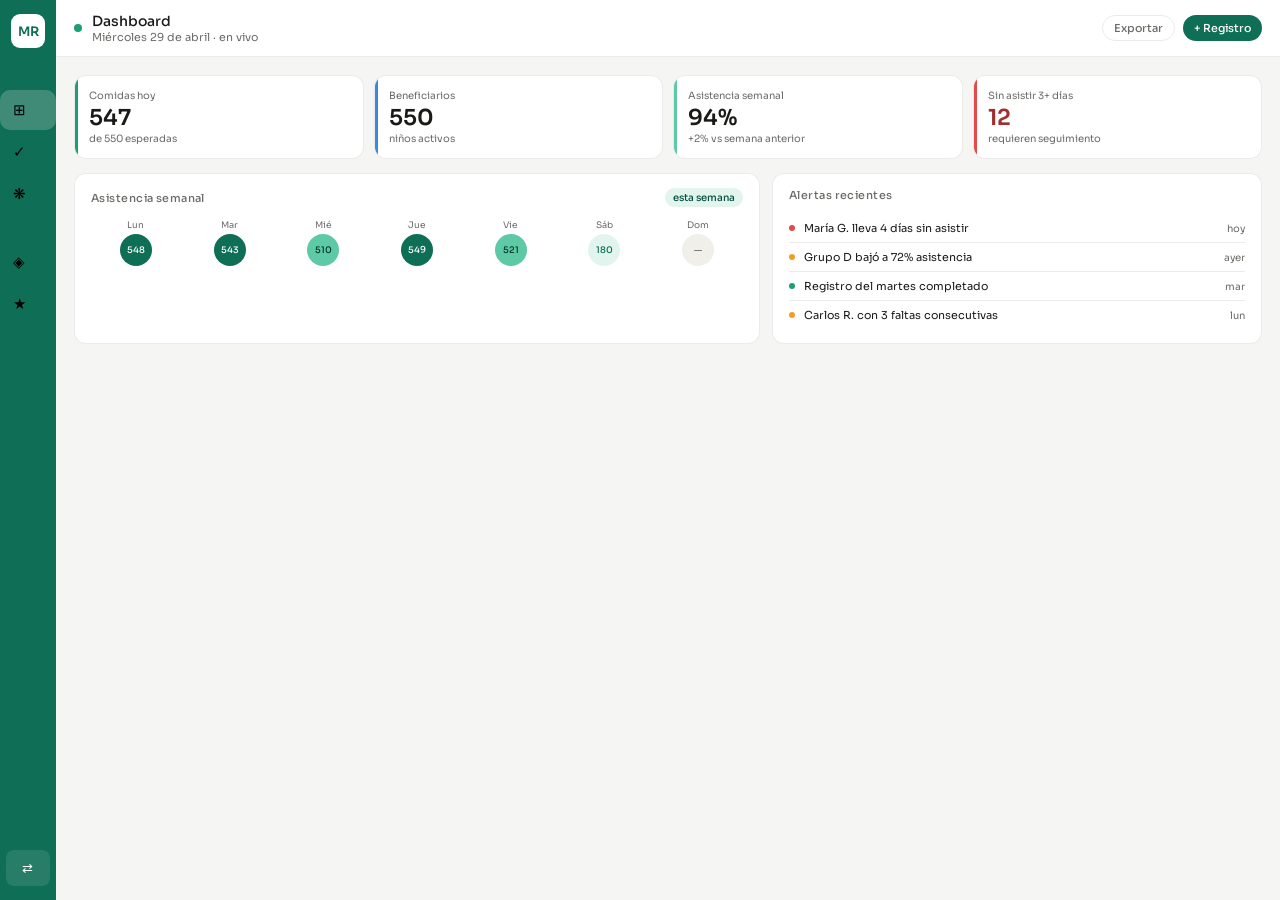
==== frontend/index.html @ eeebf235 "feat: diseño inicial del panel frontend" ====
<!DOCTYPE html>
<html lang="es">
<head>
  <meta charset="UTF-8" />
  <meta name="viewport" content="width=device-width, initial-scale=1.0" />
  <title>Fundación Sarahuara</title>
  <link rel="preconnect" href="https://fonts.googleapis.com" />
  <link href="https://fonts.googleapis.com/css2?family=Sora:wght@400;500;600&family=DM+Serif+Display&display=swap" rel="stylesheet" />
  <link rel="stylesheet" href="css/styles.css" />
</head>
<body>

  <div class="shell" id="shell">

    <!-- PERFIL POPUP -->
    <div class="profile-popup" id="profilePopup">
      <div class="pp-header">
        <div class="pp-av">MR</div>
        <div class="pp-name">Mayely Ramírez</div>
        <div class="pp-role-row">
          <span class="pp-role" id="pp-role-txt">Maestra titular</span>
        </div>
        <div class="pp-status"><div class="pp-dot"></div>Sesión activa</div>
      </div>
      <div class="pp-body">

        <div class="pp-row">
          <span class="pp-ic">✉</span>
          <span class="pp-txt">mayely@sarahuara.org</span>
        </div>

        <div class="pp-row">
          <span class="pp-ic">📅</span>
          <span class="pp-txt">Último acceso</span>
          <span class="pp-val">hoy 8:32 am</span>
        </div>

        <!-- GRUPO EDITABLE -->
        <div class="pp-row pp-row-edit" id="row-grupo" onclick="activarEdit('grupo')">
          <span class="pp-ic">🏫</span>
          <span class="pp-txt">Grupo</span>
          <div class="pp-edit-wrap">
            <span class="pp-val pp-editable" id="display-grupo">Grupo A</span>
            <input class="pp-input" id="input-grupo" type="text" value="Grupo A" onblur="guardarEdit('grupo')" onkeydown="enterEdit(event,'grupo')" />
            <span class="edit-ic">✏️</span>
          </div>
        </div>

        <!-- NIÑOS EDITABLE -->
        <div class="pp-row pp-row-edit" id="row-ninos" onclick="activarEdit('ninos')">
          <span class="pp-ic">👧</span>
          <span class="pp-txt">Niños a cargo</span>
          <div class="pp-edit-wrap">
            <span class="pp-val pp-editable" id="display-ninos">28</span>
            <input class="pp-input" id="input-ninos" type="number" value="28" min="1" onblur="guardarEdit('ninos')" onkeydown="enterEdit(event,'ninos')" />
            <span class="edit-ic">✏️</span>
          </div>
        </div>

        <div class="pp-row">
          <span class="pp-ic">✓</span>
          <span class="pp-txt">Registros este mes</span>
          <span class="pp-val">22 días</span>
        </div>

      </div>
      <div class="pp-footer">
        <button class="pp-logout">Cerrar sesión</button>
      </div>
    </div>

    <!-- SIDEBAR -->
    <div class="side" id="side">
      <div class="side-logo" id="logoBtn" onclick="toggleProfile()">MR</div>
      <span class="nav-sep">principal</span>
      <button class="side-btn active" id="btn-dashboard" onclick="nav('dashboard', this)">
        <span class="side-ic">⊞</span><span class="side-lbl">Dashboard</span>
      </button>
      <button class="side-btn" id="btn-asistencia" onclick="nav('asistencia', this)">
        <span class="side-ic">✓</span><span class="side-lbl">Asistencia</span>
      </button>
      <button class="side-btn" id="btn-ninos" onclick="nav('ninos', this)">
        <span class="side-ic">❋</span><span class="side-lbl">Niños</span>
      </button>
      <span class="nav-sep">análisis</span>
      <button class="side-btn" id="btn-metricas" onclick="nav('metricas', this)">
        <span class="side-ic">◈</span><span class="side-lbl">Métricas</span>
      </button>
      <button class="side-btn" id="btn-impacto" onclick="nav('impacto', this)">
        <span class="side-ic">★</span><span class="side-lbl">Impacto</span>
      </button>
      <button class="toggle-side" onclick="toggleSide()" id="togBtn">⇄</button>
    </div>

    <!-- MAIN -->
    <div class="body">

      <div id="tb-dashboard" class="topbar">
        <div class="tb-left">
          <div class="tb-dot"></div>
          <div><div class="tb-title">Dashboard</div><div class="tb-sub">Miércoles 29 de abril · en vivo</div></div>
        </div>
        <div class="tb-right">
          <button class="pill p-out">Exportar</button>
          <button class="pill p-green">+ Registro</button>
        </div>
      </div>
      <div id="tb-asistencia" class="topbar hidden">
        <div class="tb-left">
          <div class="tb-dot"></div>
          <div><div class="tb-title">Asistencia</div><div class="tb-sub">Registro del día de hoy</div></div>
        </div>
        <div class="tb-right"><button class="pill p-green">Guardar</button></div>
      </div>
      <div id="tb-ninos" class="topbar hidden">
        <div class="tb-left">
          <div class="tb-dot"></div>
          <div><div class="tb-title">Niños</div><div class="tb-sub">550 beneficiarios activos</div></div>
        </div>
        <div class="tb-right"><button class="pill p-green">+ Agregar</button></div>
      </div>
      <div id="tb-metricas" class="topbar hidden">
        <div class="tb-left">
          <div class="tb-dot"></div>
          <div><div class="tb-title">Métricas</div><div class="tb-sub">Datos operativos del programa</div></div>
        </div>
        <div class="tb-right"><button class="pill p-out">Descargar</button></div>
      </div>
      <div id="tb-impacto" class="topbar hidden">
        <div class="tb-left">
          <div class="tb-dot"></div>
          <div><div class="tb-title">Impacto</div><div class="tb-sub">Reportes para donantes</div></div>
        </div>
        <div class="tb-right"><button class="pill p-green">Generar reporte</button></div>
      </div>

      <main class="scroll">

        <!-- DASHBOARD -->
        <section id="s-dashboard" class="section active">
          <div class="kpis">
            <div class="kpi"><div class="kpi-bar" style="background:#1D9E75"></div><div class="kpi-lbl">Comidas hoy</div><div class="kpi-num">547</div><div class="kpi-sub">de 550 esperadas</div></div>
            <div class="kpi"><div class="kpi-bar" style="background:#378ADD"></div><div class="kpi-lbl">Beneficiarios</div><div class="kpi-num">550</div><div class="kpi-sub">niños activos</div></div>
            <div class="kpi"><div class="kpi-bar" style="background:#5DCAA5"></div><div class="kpi-lbl">Asistencia semanal</div><div class="kpi-num">94%</div><div class="kpi-sub">+2% vs semana anterior</div></div>
            <div class="kpi"><div class="kpi-bar" style="background:#E24B4A"></div><div class="kpi-lbl">Sin asistir 3+ días</div><div class="kpi-num red">12</div><div class="kpi-sub">requieren seguimiento</div></div>
          </div>
          <div class="row2">
            <div class="card">
              <div class="c-head"><span class="c-title">Asistencia semanal</span><span class="bx bx-ok">esta semana</span></div>
              <div class="cal">
                <div class="cal-day"><div class="cal-dn">Lun</div><div class="cal-c cf">548</div></div>
                <div class="cal-day"><div class="cal-dn">Mar</div><div class="cal-c cf">543</div></div>
                <div class="cal-day"><div class="cal-dn">Mié</div><div class="cal-c cm">510</div></div>
                <div class="cal-day"><div class="cal-dn">Jue</div><div class="cal-c cf">549</div></div>
                <div class="cal-day"><div class="cal-dn">Vie</div><div class="cal-c cm">521</div></div>
                <div class="cal-day"><div class="cal-dn">Sáb</div><div class="cal-c cl">180</div></div>
                <div class="cal-day"><div class="cal-dn">Dom</div><div class="cal-c co">—</div></div>
              </div>
            </div>
            <div class="card">
              <div class="c-head"><span class="c-title">Alertas recientes</span></div>
              <div class="al-row"><div class="al-dot" style="background:#E24B4A"></div><div class="al-txt">María G. lleva 4 días sin asistir</div><div class="al-time">hoy</div></div>
              <div class="al-row"><div class="al-dot" style="background:#EF9F27"></div><div class="al-txt">Grupo D bajó a 72% asistencia</div><div class="al-time">ayer</div></div>
              <div class="al-row"><div class="al-dot" style="background:#1D9E75"></div><div class="al-txt">Registro del martes completado</div><div class="al-time">mar</div></div>
              <div class="al-row"><div class="al-dot" style="background:#EF9F27"></div><div class="al-txt">Carlos R. con 3 faltas consecutivas</div><div class="al-time">lun</div></div>
            </div>
          </div>
        </section>

        <!-- ASISTENCIA -->
        <section id="s-asistencia" class="section hidden">
          <div class="two-col">
            <div class="card">
              <div class="c-head"><span class="c-title">Grupo A — primaria</span></div>
              <div class="tog-row"><div class="av avt">LP</div><span class="tname">Luisa Pérez</span><button class="tog on" onclick="toggleBtn(this)"></button></div>
              <div class="tog-row"><div class="av avb">CR</div><span class="tname">Carlos Ríos</span><button class="tog off" onclick="toggleBtn(this)"></button></div>
              <div class="tog-row"><div class="av ava">AM</div><span class="tname">Ana Morales</span><button class="tog on" onclick="toggleBtn(this)"></button></div>
              <div class="tog-row"><div class="av avt">JT</div><span class="tname">José Torres</span><button class="tog on" onclick="toggleBtn(this)"></button></div>
            </div>
            <div class="card">
              <div class="c-head"><span class="c-title">Grupo B — preescolar</span></div>
              <div class="tog-row"><div class="av avr">MG</div><span class="tname">María García</span><button class="tog off" onclick="toggleBtn(this)"></button></div>
              <div class="tog-row"><div class="av avb">RL</div><span class="tname">Rodrigo López</span><button class="tog on" onclick="toggleBtn(this)"></button></div>
              <div class="tog-row"><div class="av ava">SF</div><span class="tname">Sofía Flores</span><button class="tog on" onclick="toggleBtn(this)"></button></div>
              <div class="tog-row"><div class="av avt">DH</div><span class="tname">Diego Herrera</span><button class="tog on" onclick="toggleBtn(this)"></button></div>
            </div>
          </div>
          <div class="save-bar">
            <span class="save-txt">3 de 4 marcados en Grupo A</span>
            <button class="save-btn">Guardar registro</button>
          </div>
        </section>

        <!-- NIÑOS -->
        <section id="s-ninos" class="section hidden">
          <input class="search-bar" placeholder="Buscar por nombre..." />
          <div class="nino-list">
            <div class="nino"><div class="av avt">LP</div><div class="ni"><div class="ni-name">Luisa Pérez</div><div class="ni-meta">8 años · Grupo A · 22 días asistidos</div><div class="pbar"><div class="pfill" style="width:92%;background:#1D9E75"></div></div></div><span class="bx bx-ok">Regular</span></div>
            <div class="nino"><div class="av avb">CR</div><div class="ni"><div class="ni-name">Carlos Ríos</div><div class="ni-meta">7 años · Grupo A · 18 días asistidos</div><div class="pbar"><div class="pfill" style="width:72%;background:#EF9F27"></div></div></div><span class="bx bx-w">3 faltas</span></div>
            <div class="nino"><div class="av ava">AM</div><div class="ni"><div class="ni-name">Ana Morales</div><div class="ni-meta">6 años · Grupo B · 20 días asistidos</div><div class="pbar"><div class="pfill" style="width:83%;background:#1D9E75"></div></div></div><span class="bx bx-ok">Regular</span></div>
            <div class="nino"><div class="av avr">MG</div><div class="ni"><div class="ni-name">María García</div><div class="ni-meta">5 años · Grupo B · 8 días asistidos</div><div class="pbar"><div class="pfill" style="width:32%;background:#E24B4A"></div></div></div><span class="bx bx-w">Riesgo</span></div>
            <div class="nino"><div class="av avb">JT</div><div class="ni"><div class="ni-name">José Torres</div><div class="ni-meta">9 años · Grupo A · 3 días asistidos</div><div class="pbar"><div class="pfill" style="width:12%;background:#B4B2A9"></div></div></div><span class="bx bx-n">Nuevo</span></div>
          </div>
        </section>

        <!-- MÉTRICAS -->
        <section id="s-metricas" class="section hidden">
          <div class="two-col">
            <div class="card">
              <div class="c-head"><span class="c-title">Datos clave del mes</span></div>
              <div class="mrow"><span class="ml">Costo por niño / mes</span><span class="mv">$320 MXN</span></div>
              <div class="mrow"><span class="ml">Comidas entregadas</span><span class="mv">10,840</span></div>
              <div class="mrow"><span class="ml">Días operados (año)</span><span class="mv">87 días</span></div>
              <div class="mrow"><span class="ml">Voluntarios activos</span><span class="mv">12</span></div>
              <div class="mrow last"><span class="ml">Sin asistir esta semana</span><span class="mv mv-w">12 niños</span></div>
            </div>
            <div class="card">
              <div class="c-head"><span class="c-title">Asistencia por grupo</span></div>
              <div class="brow"><span class="blbl">Grupo A</span><div class="btrack"><div class="bfill" style="width:94%"></div></div><span class="bv">94%</span></div>
              <div class="brow"><span class="blbl">Grupo B</span><div class="btrack"><div class="bfill" style="width:88%"></div></div><span class="bv">88%</span></div>
              <div class="brow"><span class="blbl">Grupo C</span><div class="btrack"><div class="bfill" style="width:97%"></div></div><span class="bv">97%</span></div>
              <div class="brow"><span class="blbl">Grupo D</span><div class="btrack"><div class="bfill bfill-w" style="width:72%"></div></div><span class="bv">72%</span></div>
              <div class="brow"><span class="blbl">Grupo E</span><div class="btrack"><div class="bfill" style="width:91%"></div></div><span class="bv">91%</span></div>
            </div>
          </div>
        </section>

        <!-- IMPACTO -->
        <section id="s-impacto" class="section hidden">
          <div class="impact-nums">
            <div class="icard"><div class="inum">87K</div><div class="ilbl">Comidas entregadas este año</div></div>
            <div class="icard"><div class="inum">550</div><div class="ilbl">Niños activos en el programa</div></div>
            <div class="icard"><div class="inum">94%</div><div class="ilbl">Asistencia promedio mensual</div></div>
          </div>
          <div class="card">
            <div class="c-head"><span class="c-title">Reportes listos</span></div>
            <div class="rep">Reporte mensual — abril 2026 <span>→</span></div>
            <div class="rep">Reporte anual para donantes <span>→</span></div>
            <div class="rep">Niños con ausentismo esta semana <span>→</span></div>
            <div class="rep">Costo total del programa este mes <span>→</span></div>
          </div>
        </section>

      </main>
    </div>
  </div>

  <div class="tooltip" id="tip"></div>
  <script src="js/app.js"></script>
</body>
</html>
---- frontend/css/styles.css ----
*, *::before, *::after { box-sizing: border-box; margin: 0; padding: 0; }

:root {
  --green: #1D9E75;
  --green-dark: #0F6E56;
  --green-light: #E1F5EE;
  --amber: #EF9F27;
  --red: #E24B4A;
  --gray-bg: #f5f5f3;
  --gray-border: rgba(0,0,0,0.08);
  --text: #1a1a18;
  --text-muted: #6b6b68;
}

body {
  font-family: 'Sora', sans-serif;
  background: var(--gray-bg);
  color: var(--text);
  height: 100vh;
  overflow: hidden;
}

.shell { display: flex; height: 100vh; position: relative; }
.hidden { display: none !important; }

/* PERFIL POPUP */
.profile-popup {
  position: fixed;
  top: 8px;
  left: 64px;
  width: 240px;
  background: white;
  border: 0.5px solid rgba(0,0,0,0.12);
  border-radius: 14px;
  z-index: 1000;
  opacity: 0;
  transform: translateX(-8px) scale(0.97);
  transition: opacity 0.2s, transform 0.2s;
  pointer-events: none;
  overflow: hidden;
  box-shadow: 0 8px 24px rgba(0,0,0,0.1);
}
.profile-popup.show { opacity: 1; transform: translateX(0) scale(1); pointer-events: all; }

.pp-header { background: var(--green-dark); padding: 16px; }
.pp-av { width: 44px; height: 44px; border-radius: 50%; background: white; display: flex; align-items: center; justify-content: center; font-size: 15px; font-weight: 600; color: var(--green-dark); margin-bottom: 10px; }
.pp-name { font-size: 14px; font-weight: 600; color: white; }
.pp-role-row { margin-top: 2px; }
.pp-role { font-size: 11px; color: rgba(255,255,255,0.7); }
.pp-status { display: inline-flex; align-items: center; gap: 5px; font-size: 10px; padding: 3px 8px; border-radius: 20px; background: rgba(255,255,255,0.15); color: white; font-weight: 500; margin-top: 8px; }
.pp-dot { width: 5px; height: 5px; border-radius: 50%; background: #5DCAA5; }

.pp-body { padding: 10px 14px; }
.pp-row { display: flex; align-items: center; gap: 8px; padding: 7px 0; border-bottom: 0.5px solid var(--gray-border); }
.pp-row:last-child { border-bottom: none; }
.pp-ic { font-size: 12px; width: 16px; text-align: center; flex-shrink: 0; }
.pp-txt { font-size: 12px; color: var(--text-muted); flex: 1; }
.pp-val { font-size: 12px; color: var(--text); font-weight: 500; }

/* EDITABLE ROWS */
.pp-row-edit { cursor: pointer; border-radius: 6px; padding-left: 4px; margin-left: -4px; transition: background 0.15s; }
.pp-row-edit:hover { background: var(--gray-bg); }
.pp-row-edit:hover .edit-ic { opacity: 1; }

.pp-edit-wrap { display: flex; align-items: center; gap: 4px; position: relative; }
.pp-editable { font-size: 12px; color: var(--text); font-weight: 500; }
.edit-ic { font-size: 10px; opacity: 0; transition: opacity 0.15s; }

.pp-input {
  display: none;
  font-size: 12px;
  font-weight: 500;
  font-family: inherit;
  color: var(--text);
  border: none;
  border-bottom: 1.5px solid var(--green);
  outline: none;
  background: transparent;
  width: 80px;
  padding: 1px 2px;
}
.pp-input.active { display: block; }
.pp-editable.hidden-val { display: none; }

.pp-footer { padding: 10px 14px; border-top: 0.5px solid var(--gray-border); }
.pp-logout { width: 100%; background: transparent; border: 0.5px solid var(--gray-border); border-radius: 6px; padding: 7px; font-size: 11px; font-family: inherit; color: var(--text-muted); cursor: pointer; transition: background 0.15s; }
.pp-logout:hover { background: var(--gray-bg); }

/* SIDEBAR */
.side {
  width: 56px;
  background: var(--green-dark);
  display: flex;
  flex-direction: column;
  align-items: center;
  padding: 14px 0;
  gap: 2px;
  transition: width 0.28s cubic-bezier(.4,0,.2,1);
  overflow: hidden;
  position: relative;
  z-index: 10;
  flex-shrink: 0;
}
.side.expanded { width: 190px; }

.side-logo {
  width: 34px; height: 34px; border-radius: 9px;
  background: white; display: flex; align-items: center;
  justify-content: center; font-size: 13px; font-weight: 600;
  color: var(--green-dark); margin-bottom: 14px; flex-shrink: 0;
  cursor: pointer; transition: transform 0.15s;
}
.side-logo:hover { transform: scale(1.07); }

.nav-sep {
  font-size: 9px; color: rgba(255,255,255,0.35);
  letter-spacing: 0.08em; padding: 8px 0 4px 11px;
  width: 100%; white-space: nowrap; opacity: 0;
  transition: opacity 0.2s; display: block;
}
.side.expanded .nav-sep { opacity: 1; }

.side-btn {
  width: 100%; height: 40px; border-radius: 10px;
  display: flex; align-items: center; gap: 10px;
  cursor: pointer; border: none; background: transparent;
  padding: 0 9px; transition: background 0.15s;
  white-space: nowrap; overflow: hidden;
}
.side-btn:hover { background: rgba(255,255,255,0.13); }
.side-btn.active { background: rgba(255,255,255,0.2); }

.side-ic { font-size: 15px; flex-shrink: 0; width: 20px; text-align: center; }
.side-lbl {
  font-size: 12px; font-weight: 500; color: white;
  opacity: 0; transform: translateX(-6px);
  transition: opacity 0.22s 0.06s, transform 0.22s 0.06s;
  pointer-events: none;
}
.side.expanded .side-lbl { opacity: 1; transform: translateX(0); }

.toggle-side {
  margin-top: auto; width: 80%; height: 36px;
  border-radius: 8px; display: flex; align-items: center;
  justify-content: center; cursor: pointer; border: none;
  background: rgba(255,255,255,0.1); color: white;
  font-size: 13px; transition: background 0.15s;
}
.toggle-side:hover { background: rgba(255,255,255,0.18); }

/* TOOLTIP */
.tooltip {
  position: fixed; background: #0F2E26; color: white;
  font-size: 11px; font-weight: 500; padding: 5px 10px;
  border-radius: 6px; pointer-events: none; white-space: nowrap;
  opacity: 0; transform: translateX(-4px);
  transition: opacity 0.15s, transform 0.15s; z-index: 999;
}
.tooltip.show { opacity: 1; transform: translateX(0); }

/* BODY */
.body { flex: 1; display: flex; flex-direction: column; background: var(--gray-bg); min-width: 0; }

.topbar {
  background: white; border-bottom: 0.5px solid var(--gray-border);
  padding: 12px 18px; display: flex; align-items: center;
  justify-content: space-between; flex-shrink: 0;
}
.tb-left { display: flex; align-items: center; gap: 10px; }
.tb-dot { width: 8px; height: 8px; border-radius: 50%; background: var(--green); flex-shrink: 0; }
.tb-title { font-size: 14px; font-weight: 500; }
.tb-sub { font-size: 11px; color: var(--text-muted); }
.tb-right { display: flex; gap: 8px; }

.pill { font-size: 11px; padding: 5px 11px; border-radius: 20px; font-weight: 500; border: none; cursor: pointer; font-family: inherit; transition: opacity 0.15s; }
.pill:hover { opacity: 0.8; }
.p-green { background: var(--green-dark); color: white; }
.p-out { background: transparent; border: 0.5px solid var(--gray-border); color: var(--text-muted); }

.scroll { padding: 18px; overflow-y: auto; flex: 1; display: flex; flex-direction: column; gap: 14px; }
.section { display: none; flex-direction: column; gap: 14px; }
.section.active { display: flex; animation: fadeUp 0.22s ease both; }
@keyframes fadeUp { from { opacity: 0; transform: translateY(8px); } to { opacity: 1; transform: translateY(0); } }

/* KPIS */
.kpis { display: grid; grid-template-columns: repeat(4, 1fr); gap: 10px; }
.kpi { background: white; border: 0.5px solid var(--gray-border); border-radius: 12px; padding: 13px 14px; position: relative; overflow: hidden; }
.kpi-bar { position: absolute; left: 0; top: 0; bottom: 0; width: 3px; }
.kpi-lbl { font-size: 10px; color: var(--text-muted); margin-bottom: 5px; }
.kpi-num { font-size: 22px; font-weight: 600; line-height: 1; }
.kpi-num.red { color: #A32D2D; }
.kpi-sub { font-size: 10px; color: var(--text-muted); margin-top: 3px; }

.row2 { display: grid; grid-template-columns: 1.4fr 1fr; gap: 12px; }
.card { background: white; border: 0.5px solid var(--gray-border); border-radius: 12px; padding: 14px 16px; }
.c-head { display: flex; align-items: center; justify-content: space-between; margin-bottom: 12px; }
.c-title { font-size: 11px; font-weight: 500; color: var(--text-muted); letter-spacing: 0.04em; }

.cal { display: grid; grid-template-columns: repeat(7, 1fr); gap: 4px; }
.cal-day { text-align: center; }
.cal-dn { font-size: 9px; color: var(--text-muted); margin-bottom: 3px; }
.cal-c { width: 32px; height: 32px; border-radius: 50%; margin: 0 auto; display: flex; align-items: center; justify-content: center; font-size: 9px; font-weight: 500; }
.cf { background: var(--green-dark); color: white; }
.cm { background: #5DCAA5; color: #04342C; }
.cl { background: var(--green-light); color: var(--green-dark); }
.co { background: #f0efea; color: var(--text-muted); }

.al-row { display: flex; align-items: center; gap: 9px; padding: 7px 0; border-bottom: 0.5px solid var(--gray-border); }
.al-row:last-child { border-bottom: none; }
.al-dot { width: 6px; height: 6px; border-radius: 50%; flex-shrink: 0; }
.al-txt { flex: 1; font-size: 11px; }
.al-time { font-size: 10px; color: var(--text-muted); }

.two-col { display: grid; grid-template-columns: 1fr 1fr; gap: 12px; }

.tog-row { display: flex; align-items: center; gap: 10px; padding: 7px 0; border-bottom: 0.5px solid var(--gray-border); }
.tog-row:last-child { border-bottom: none; }
.tname { flex: 1; font-size: 12px; }
.tog { width: 36px; height: 20px; border-radius: 10px; position: relative; cursor: pointer; border: none; transition: background 0.2s; }
.tog.on { background: var(--green); }
.tog.off { background: #d1d0c9; }
.tog::after { content: ''; position: absolute; width: 14px; height: 14px; border-radius: 50%; background: white; top: 3px; transition: left 0.2s; }
.tog.on::after { left: 19px; }
.tog.off::after { left: 3px; }

.save-bar { background: var(--green-light); border-radius: 8px; padding: 10px 14px; display: flex; justify-content: space-between; align-items: center; }
.save-txt { font-size: 12px; color: var(--green-dark); }
.save-btn { background: var(--green-dark); color: white; border: none; border-radius: 6px; padding: 6px 14px; font-size: 11px; font-weight: 500; cursor: pointer; font-family: inherit; }

.av { width: 34px; height: 34px; border-radius: 50%; display: flex; align-items: center; justify-content: center; font-size: 11px; font-weight: 500; flex-shrink: 0; }
.avt { background: #E1F5EE; color: #085041; }
.avb { background: #E6F1FB; color: #0C447C; }
.ava { background: #FAEEDA; color: #633806; }
.avr { background: #FCEBEB; color: #791F1F; }

.bx { font-size: 10px; padding: 3px 8px; border-radius: 20px; font-weight: 500; white-space: nowrap; }
.bx-ok { background: #E1F5EE; color: #085041; }
.bx-w { background: #FAEEDA; color: #633806; }
.bx-n { background: #f0efea; color: var(--text-muted); }

.search-bar { border: 0.5px solid var(--gray-border); border-radius: 8px; padding: 9px 12px; width: 100%; font-size: 12px; font-family: inherit; background: white; color: var(--text); outline: none; }
.search-bar:focus { border-color: var(--green); }

.nino-list { display: flex; flex-direction: column; gap: 8px; }
.nino { background: white; border: 0.5px solid var(--gray-border); border-radius: 12px; padding: 11px 14px; display: flex; align-items: center; gap: 11px; transition: border-color 0.15s; }
.nino:hover { border-color: rgba(0,0,0,0.15); }
.ni { flex: 1; }
.ni-name { font-size: 13px; font-weight: 500; }
.ni-meta { font-size: 10px; color: var(--text-muted); margin-top: 1px; }
.pbar { height: 3px; border-radius: 2px; background: #f0efea; margin-top: 4px; }
.pfill { height: 100%; border-radius: 2px; }

.mrow { display: flex; justify-content: space-between; align-items: center; padding: 8px 0; border-bottom: 0.5px solid var(--gray-border); }
.mrow.last { border-bottom: none; }
.ml { font-size: 12px; color: var(--text-muted); }
.mv { font-size: 13px; font-weight: 500; }
.mv-w { color: #BA7517; }

.brow { display: flex; align-items: center; gap: 8px; margin-bottom: 8px; }
.blbl { font-size: 11px; color: var(--text-muted); width: 54px; flex-shrink: 0; }
.btrack { flex: 1; background: #f0efea; border-radius: 2px; height: 6px; overflow: hidden; }
.bfill { height: 100%; border-radius: 2px; background: var(--green); }
.bfill-w { background: var(--amber); }
.bv { font-size: 10px; color: var(--text-muted); width: 26px; text-align: right; }

.impact-nums { display: grid; grid-template-columns: repeat(3, 1fr); gap: 12px; }
.icard { background: white; border: 0.5px solid var(--gray-border); border-radius: 12px; padding: 16px; text-align: center; }
.inum { font-family: 'DM Serif Display', serif; font-size: 30px; color: var(--green); }
.ilbl { font-size: 11px; color: var(--text-muted); margin-top: 5px; line-height: 1.4; }

.rep { display: flex; justify-content: space-between; align-items: center; padding: 10px 14px; border: 0.5px solid var(--gray-border); border-radius: 8px; font-size: 12px; cursor: pointer; background: white; margin-bottom: 6px; transition: background 0.15s; }
.rep:hover { background: var(--gray-bg); }
.rep span { color: var(--text-muted); }
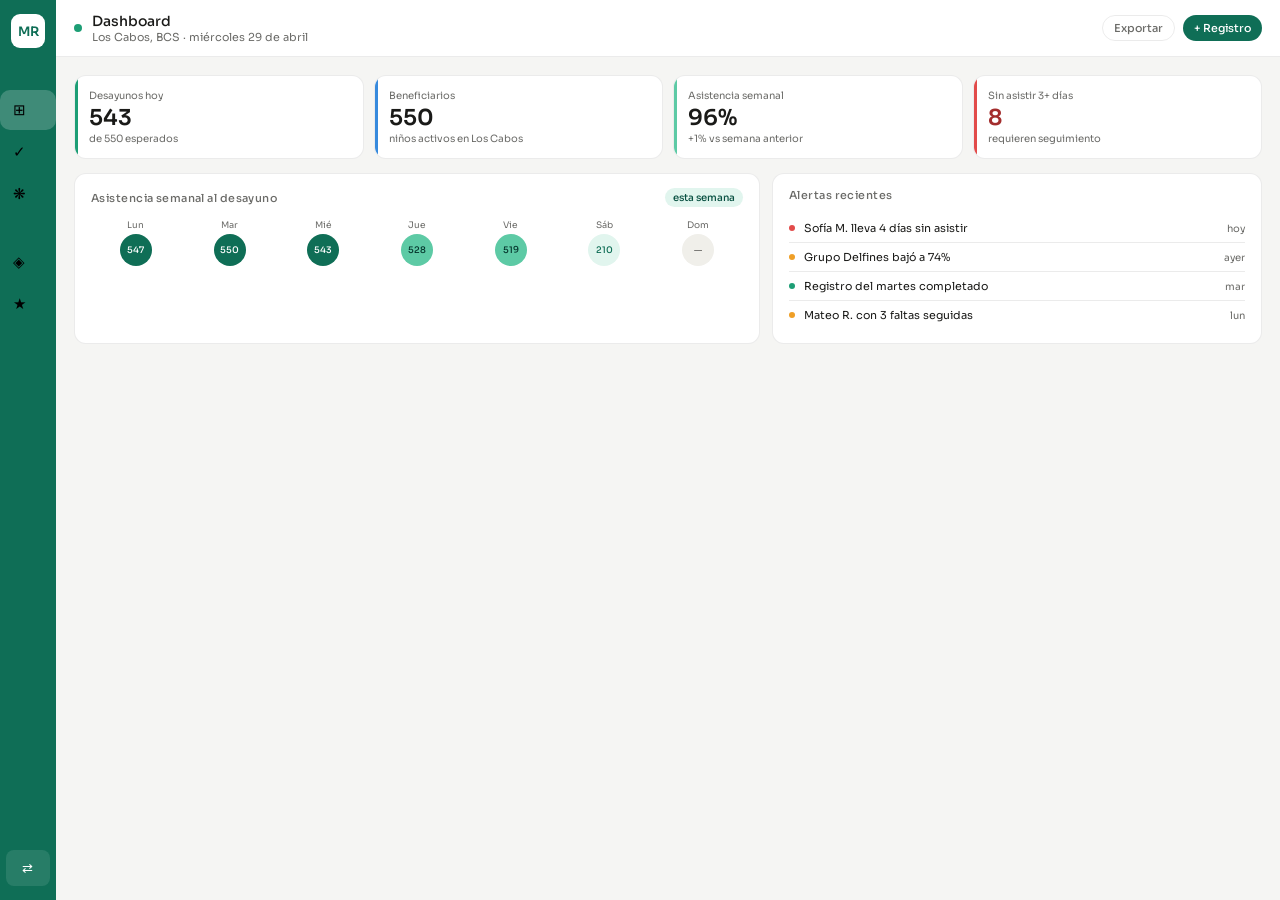
==== commit 3bbd6233: "feat: datos reales de Fundación Sarahuaro y corrección de navegación" ====
--- a/frontend/index.html
+++ b/frontend/index.html
@@ -3,7 +3,7 @@
 <head>
   <meta charset="UTF-8" />
   <meta name="viewport" content="width=device-width, initial-scale=1.0" />
-  <title>Fundación Sarahuara</title>
+  <title>Fundación Sarahuaro</title>
   <link rel="preconnect" href="https://fonts.googleapis.com" />
   <link href="https://fonts.googleapis.com/css2?family=Sora:wght@400;500;600&family=DM+Serif+Display&display=swap" rel="stylesheet" />
   <link rel="stylesheet" href="css/styles.css" />
@@ -12,125 +12,71 @@
 
   <div class="shell" id="shell">
 
-    <!-- PERFIL POPUP -->
     <div class="profile-popup" id="profilePopup">
       <div class="pp-header">
         <div class="pp-av">MR</div>
         <div class="pp-name">Mayely Ramírez</div>
-        <div class="pp-role-row">
-          <span class="pp-role" id="pp-role-txt">Maestra titular</span>
-        </div>
+        <div class="pp-role-row"><span class="pp-role">Maestra — Grupo Tortugas</span></div>
         <div class="pp-status"><div class="pp-dot"></div>Sesión activa</div>
       </div>
       <div class="pp-body">
-
-        <div class="pp-row">
-          <span class="pp-ic">✉</span>
-          <span class="pp-txt">mayely@sarahuara.org</span>
-        </div>
-
-        <div class="pp-row">
-          <span class="pp-ic">📅</span>
-          <span class="pp-txt">Último acceso</span>
-          <span class="pp-val">hoy 8:32 am</span>
-        </div>
-
-        <!-- GRUPO EDITABLE -->
-        <div class="pp-row pp-row-edit" id="row-grupo" onclick="activarEdit('grupo')">
+        <div class="pp-row"><span class="pp-ic">✉</span><span class="pp-txt">mayely@sarahuaro.org</span></div>
+        <div class="pp-row"><span class="pp-ic">📅</span><span class="pp-txt">Último acceso</span><span class="pp-val">hoy 7:15 am</span></div>
+        <div class="pp-row pp-row-edit" id="row-grupo" onclick="activarEdit('grupo', event)">
           <span class="pp-ic">🏫</span>
           <span class="pp-txt">Grupo</span>
           <div class="pp-edit-wrap">
-            <span class="pp-val pp-editable" id="display-grupo">Grupo A</span>
-            <input class="pp-input" id="input-grupo" type="text" value="Grupo A" onblur="guardarEdit('grupo')" onkeydown="enterEdit(event,'grupo')" />
+            <span class="pp-val pp-editable" id="display-grupo">Tortugas</span>
+            <input class="pp-input" id="input-grupo" type="text" value="Tortugas" onblur="guardarEdit('grupo')" onkeydown="enterEdit(event,'grupo')" />
             <span class="edit-ic">✏️</span>
           </div>
         </div>
-
-        <!-- NIÑOS EDITABLE -->
-        <div class="pp-row pp-row-edit" id="row-ninos" onclick="activarEdit('ninos')">
+        <div class="pp-row pp-row-edit" id="row-ninos" onclick="activarEdit('ninos', event)">
           <span class="pp-ic">👧</span>
           <span class="pp-txt">Niños a cargo</span>
           <div class="pp-edit-wrap">
-            <span class="pp-val pp-editable" id="display-ninos">28</span>
-            <input class="pp-input" id="input-ninos" type="number" value="28" min="1" onblur="guardarEdit('ninos')" onkeydown="enterEdit(event,'ninos')" />
+            <span class="pp-val pp-editable" id="display-ninos">22</span>
+            <input class="pp-input" id="input-ninos" type="number" value="22" min="1" onblur="guardarEdit('ninos')" onkeydown="enterEdit(event,'ninos')" />
             <span class="edit-ic">✏️</span>
           </div>
         </div>
-
-        <div class="pp-row">
-          <span class="pp-ic">✓</span>
-          <span class="pp-txt">Registros este mes</span>
-          <span class="pp-val">22 días</span>
-        </div>
-
-      </div>
-      <div class="pp-footer">
-        <button class="pp-logout">Cerrar sesión</button>
-      </div>
+        <div class="pp-row"><span class="pp-ic">✓</span><span class="pp-txt">Registros este mes</span><span class="pp-val">18 días</span></div>
+      </div>
+      <div class="pp-footer"><button class="pp-logout">Cerrar sesión</button></div>
     </div>
 
-    <!-- SIDEBAR -->
     <div class="side" id="side">
       <div class="side-logo" id="logoBtn" onclick="toggleProfile()">MR</div>
       <span class="nav-sep">principal</span>
-      <button class="side-btn active" id="btn-dashboard" onclick="nav('dashboard', this)">
-        <span class="side-ic">⊞</span><span class="side-lbl">Dashboard</span>
-      </button>
-      <button class="side-btn" id="btn-asistencia" onclick="nav('asistencia', this)">
-        <span class="side-ic">✓</span><span class="side-lbl">Asistencia</span>
-      </button>
-      <button class="side-btn" id="btn-ninos" onclick="nav('ninos', this)">
-        <span class="side-ic">❋</span><span class="side-lbl">Niños</span>
-      </button>
+      <button class="side-btn active" id="btn-dashboard" onclick="nav('dashboard', this)"><span class="side-ic">⊞</span><span class="side-lbl">Dashboard</span></button>
+      <button class="side-btn" id="btn-asistencia" onclick="nav('asistencia', this)"><span class="side-ic">✓</span><span class="side-lbl">Asistencia</span></button>
+      <button class="side-btn" id="btn-ninos" onclick="nav('ninos', this)"><span class="side-ic">❋</span><span class="side-lbl">Niños</span></button>
       <span class="nav-sep">análisis</span>
-      <button class="side-btn" id="btn-metricas" onclick="nav('metricas', this)">
-        <span class="side-ic">◈</span><span class="side-lbl">Métricas</span>
-      </button>
-      <button class="side-btn" id="btn-impacto" onclick="nav('impacto', this)">
-        <span class="side-ic">★</span><span class="side-lbl">Impacto</span>
-      </button>
+      <button class="side-btn" id="btn-metricas" onclick="nav('metricas', this)"><span class="side-ic">◈</span><span class="side-lbl">Métricas</span></button>
+      <button class="side-btn" id="btn-impacto" onclick="nav('impacto', this)"><span class="side-ic">★</span><span class="side-lbl">Impacto</span></button>
       <button class="toggle-side" onclick="toggleSide()" id="togBtn">⇄</button>
     </div>
 
-    <!-- MAIN -->
     <div class="body">
 
       <div id="tb-dashboard" class="topbar">
-        <div class="tb-left">
-          <div class="tb-dot"></div>
-          <div><div class="tb-title">Dashboard</div><div class="tb-sub">Miércoles 29 de abril · en vivo</div></div>
-        </div>
-        <div class="tb-right">
-          <button class="pill p-out">Exportar</button>
-          <button class="pill p-green">+ Registro</button>
-        </div>
+        <div class="tb-left"><div class="tb-dot"></div><div><div class="tb-title">Dashboard</div><div class="tb-sub">Los Cabos, BCS · miércoles 29 de abril</div></div></div>
+        <div class="tb-right"><button class="pill p-out">Exportar</button><button class="pill p-green">+ Registro</button></div>
       </div>
       <div id="tb-asistencia" class="topbar hidden">
-        <div class="tb-left">
-          <div class="tb-dot"></div>
-          <div><div class="tb-title">Asistencia</div><div class="tb-sub">Registro del día de hoy</div></div>
-        </div>
+        <div class="tb-left"><div class="tb-dot"></div><div><div class="tb-title">Asistencia</div><div class="tb-sub">Grupo Tortugas · registro de hoy</div></div></div>
         <div class="tb-right"><button class="pill p-green">Guardar</button></div>
       </div>
       <div id="tb-ninos" class="topbar hidden">
-        <div class="tb-left">
-          <div class="tb-dot"></div>
-          <div><div class="tb-title">Niños</div><div class="tb-sub">550 beneficiarios activos</div></div>
-        </div>
+        <div class="tb-left"><div class="tb-dot"></div><div><div class="tb-title">Niños</div><div class="tb-sub">Grupo Tortugas · 22 alumnos</div></div></div>
         <div class="tb-right"><button class="pill p-green">+ Agregar</button></div>
       </div>
       <div id="tb-metricas" class="topbar hidden">
-        <div class="tb-left">
-          <div class="tb-dot"></div>
-          <div><div class="tb-title">Métricas</div><div class="tb-sub">Datos operativos del programa</div></div>
-        </div>
+        <div class="tb-left"><div class="tb-dot"></div><div><div class="tb-title">Métricas</div><div class="tb-sub">Datos operativos del programa</div></div></div>
         <div class="tb-right"><button class="pill p-out">Descargar</button></div>
       </div>
       <div id="tb-impacto" class="topbar hidden">
-        <div class="tb-left">
-          <div class="tb-dot"></div>
-          <div><div class="tb-title">Impacto</div><div class="tb-sub">Reportes para donantes</div></div>
-        </div>
+        <div class="tb-left"><div class="tb-dot"></div><div><div class="tb-title">Impacto</div><div class="tb-sub">Reportes para donantes · 20 años de trabajo</div></div></div>
         <div class="tb-right"><button class="pill p-green">Generar reporte</button></div>
       </div>
 
@@ -139,30 +85,30 @@
         <!-- DASHBOARD -->
         <section id="s-dashboard" class="section active">
           <div class="kpis">
-            <div class="kpi"><div class="kpi-bar" style="background:#1D9E75"></div><div class="kpi-lbl">Comidas hoy</div><div class="kpi-num">547</div><div class="kpi-sub">de 550 esperadas</div></div>
-            <div class="kpi"><div class="kpi-bar" style="background:#378ADD"></div><div class="kpi-lbl">Beneficiarios</div><div class="kpi-num">550</div><div class="kpi-sub">niños activos</div></div>
-            <div class="kpi"><div class="kpi-bar" style="background:#5DCAA5"></div><div class="kpi-lbl">Asistencia semanal</div><div class="kpi-num">94%</div><div class="kpi-sub">+2% vs semana anterior</div></div>
-            <div class="kpi"><div class="kpi-bar" style="background:#E24B4A"></div><div class="kpi-lbl">Sin asistir 3+ días</div><div class="kpi-num red">12</div><div class="kpi-sub">requieren seguimiento</div></div>
+            <div class="kpi"><div class="kpi-bar" style="background:#1D9E75"></div><div class="kpi-lbl">Desayunos hoy</div><div class="kpi-num">543</div><div class="kpi-sub">de 550 esperados</div></div>
+            <div class="kpi"><div class="kpi-bar" style="background:#378ADD"></div><div class="kpi-lbl">Beneficiarios</div><div class="kpi-num">550</div><div class="kpi-sub">niños activos en Los Cabos</div></div>
+            <div class="kpi"><div class="kpi-bar" style="background:#5DCAA5"></div><div class="kpi-lbl">Asistencia semanal</div><div class="kpi-num">96%</div><div class="kpi-sub">+1% vs semana anterior</div></div>
+            <div class="kpi"><div class="kpi-bar" style="background:#E24B4A"></div><div class="kpi-lbl">Sin asistir 3+ días</div><div class="kpi-num red">8</div><div class="kpi-sub">requieren seguimiento</div></div>
           </div>
           <div class="row2">
             <div class="card">
-              <div class="c-head"><span class="c-title">Asistencia semanal</span><span class="bx bx-ok">esta semana</span></div>
+              <div class="c-head"><span class="c-title">Asistencia semanal al desayuno</span><span class="bx bx-ok">esta semana</span></div>
               <div class="cal">
-                <div class="cal-day"><div class="cal-dn">Lun</div><div class="cal-c cf">548</div></div>
-                <div class="cal-day"><div class="cal-dn">Mar</div><div class="cal-c cf">543</div></div>
-                <div class="cal-day"><div class="cal-dn">Mié</div><div class="cal-c cm">510</div></div>
-                <div class="cal-day"><div class="cal-dn">Jue</div><div class="cal-c cf">549</div></div>
-                <div class="cal-day"><div class="cal-dn">Vie</div><div class="cal-c cm">521</div></div>
-                <div class="cal-day"><div class="cal-dn">Sáb</div><div class="cal-c cl">180</div></div>
+                <div class="cal-day"><div class="cal-dn">Lun</div><div class="cal-c cf">547</div></div>
+                <div class="cal-day"><div class="cal-dn">Mar</div><div class="cal-c cf">550</div></div>
+                <div class="cal-day"><div class="cal-dn">Mié</div><div class="cal-c cf">543</div></div>
+                <div class="cal-day"><div class="cal-dn">Jue</div><div class="cal-c cm">528</div></div>
+                <div class="cal-day"><div class="cal-dn">Vie</div><div class="cal-c cm">519</div></div>
+                <div class="cal-day"><div class="cal-dn">Sáb</div><div class="cal-c cl">210</div></div>
                 <div class="cal-day"><div class="cal-dn">Dom</div><div class="cal-c co">—</div></div>
               </div>
             </div>
             <div class="card">
               <div class="c-head"><span class="c-title">Alertas recientes</span></div>
-              <div class="al-row"><div class="al-dot" style="background:#E24B4A"></div><div class="al-txt">María G. lleva 4 días sin asistir</div><div class="al-time">hoy</div></div>
-              <div class="al-row"><div class="al-dot" style="background:#EF9F27"></div><div class="al-txt">Grupo D bajó a 72% asistencia</div><div class="al-time">ayer</div></div>
+              <div class="al-row"><div class="al-dot" style="background:#E24B4A"></div><div class="al-txt">Sofía M. lleva 4 días sin asistir</div><div class="al-time">hoy</div></div>
+              <div class="al-row"><div class="al-dot" style="background:#EF9F27"></div><div class="al-txt">Grupo Delfines bajó a 74%</div><div class="al-time">ayer</div></div>
               <div class="al-row"><div class="al-dot" style="background:#1D9E75"></div><div class="al-txt">Registro del martes completado</div><div class="al-time">mar</div></div>
-              <div class="al-row"><div class="al-dot" style="background:#EF9F27"></div><div class="al-txt">Carlos R. con 3 faltas consecutivas</div><div class="al-time">lun</div></div>
+              <div class="al-row"><div class="al-dot" style="background:#EF9F27"></div><div class="al-txt">Mateo R. con 3 faltas seguidas</div><div class="al-time">lun</div></div>
             </div>
           </div>
         </section>
@@ -171,35 +117,42 @@
         <section id="s-asistencia" class="section hidden">
           <div class="two-col">
             <div class="card">
-              <div class="c-head"><span class="c-title">Grupo A — primaria</span></div>
-              <div class="tog-row"><div class="av avt">LP</div><span class="tname">Luisa Pérez</span><button class="tog on" onclick="toggleBtn(this)"></button></div>
-              <div class="tog-row"><div class="av avb">CR</div><span class="tname">Carlos Ríos</span><button class="tog off" onclick="toggleBtn(this)"></button></div>
-              <div class="tog-row"><div class="av ava">AM</div><span class="tname">Ana Morales</span><button class="tog on" onclick="toggleBtn(this)"></button></div>
-              <div class="tog-row"><div class="av avt">JT</div><span class="tname">José Torres</span><button class="tog on" onclick="toggleBtn(this)"></button></div>
-            </div>
-            <div class="card">
-              <div class="c-head"><span class="c-title">Grupo B — preescolar</span></div>
-              <div class="tog-row"><div class="av avr">MG</div><span class="tname">María García</span><button class="tog off" onclick="toggleBtn(this)"></button></div>
-              <div class="tog-row"><div class="av avb">RL</div><span class="tname">Rodrigo López</span><button class="tog on" onclick="toggleBtn(this)"></button></div>
-              <div class="tog-row"><div class="av ava">SF</div><span class="tname">Sofía Flores</span><button class="tog on" onclick="toggleBtn(this)"></button></div>
-              <div class="tog-row"><div class="av avt">DH</div><span class="tname">Diego Herrera</span><button class="tog on" onclick="toggleBtn(this)"></button></div>
+              <div class="c-head"><span class="c-title">Grupo Tortugas — mañana</span></div>
+              <div class="tog-row"><div class="av avt">LV</div><span class="tname">Lucía Vega</span><button class="tog on" onclick="toggleBtn(this)"></button></div>
+              <div class="tog-row"><div class="av avb">MR</div><span class="tname">Mateo Ríos</span><button class="tog off" onclick="toggleBtn(this)"></button></div>
+              <div class="tog-row"><div class="av ava">IR</div><span class="tname">Itzél Rueda</span><button class="tog on" onclick="toggleBtn(this)"></button></div>
+              <div class="tog-row"><div class="av avt">DM</div><span class="tname">Diego Mora</span><button class="tog on" onclick="toggleBtn(this)"></button></div>
+              <div class="tog-row"><div class="av avb">KS</div><span class="tname">Karla Salinas</span><button class="tog on" onclick="toggleBtn(this)"></button></div>
+              <div class="tog-row"><div class="av ava">RL</div><span class="tname">Rodrigo López</span><button class="tog on" onclick="toggleBtn(this)"></button></div>
+            </div>
+            <div class="card">
+              <div class="c-head"><span class="c-title">Grupo Tortugas — tarde</span></div>
+              <div class="tog-row"><div class="av avr">SM</div><span class="tname">Sofía Martínez</span><button class="tog off" onclick="toggleBtn(this)"></button></div>
+              <div class="tog-row"><div class="av avb">JC</div><span class="tname">Jesús Castro</span><button class="tog on" onclick="toggleBtn(this)"></button></div>
+              <div class="tog-row"><div class="av ava">PL</div><span class="tname">Paola Luna</span><button class="tog on" onclick="toggleBtn(this)"></button></div>
+              <div class="tog-row"><div class="av avt">AH</div><span class="tname">Andrés Herrera</span><button class="tog on" onclick="toggleBtn(this)"></button></div>
+              <div class="tog-row"><div class="av avb">NF</div><span class="tname">Natalia Flores</span><button class="tog on" onclick="toggleBtn(this)"></button></div>
+              <div class="tog-row"><div class="av ava">OG</div><span class="tname">Omar Gutiérrez</span><button class="tog on" onclick="toggleBtn(this)"></button></div>
             </div>
           </div>
           <div class="save-bar">
-            <span class="save-txt">3 de 4 marcados en Grupo A</span>
+            <span class="save-txt">10 de 12 niños marcados hoy</span>
             <button class="save-btn">Guardar registro</button>
           </div>
         </section>
 
         <!-- NIÑOS -->
         <section id="s-ninos" class="section hidden">
-          <input class="search-bar" placeholder="Buscar por nombre..." />
+          <input class="search-bar" placeholder="Buscar niño por nombre..." />
           <div class="nino-list">
-            <div class="nino"><div class="av avt">LP</div><div class="ni"><div class="ni-name">Luisa Pérez</div><div class="ni-meta">8 años · Grupo A · 22 días asistidos</div><div class="pbar"><div class="pfill" style="width:92%;background:#1D9E75"></div></div></div><span class="bx bx-ok">Regular</span></div>
-            <div class="nino"><div class="av avb">CR</div><div class="ni"><div class="ni-name">Carlos Ríos</div><div class="ni-meta">7 años · Grupo A · 18 días asistidos</div><div class="pbar"><div class="pfill" style="width:72%;background:#EF9F27"></div></div></div><span class="bx bx-w">3 faltas</span></div>
-            <div class="nino"><div class="av ava">AM</div><div class="ni"><div class="ni-name">Ana Morales</div><div class="ni-meta">6 años · Grupo B · 20 días asistidos</div><div class="pbar"><div class="pfill" style="width:83%;background:#1D9E75"></div></div></div><span class="bx bx-ok">Regular</span></div>
-            <div class="nino"><div class="av avr">MG</div><div class="ni"><div class="ni-name">María García</div><div class="ni-meta">5 años · Grupo B · 8 días asistidos</div><div class="pbar"><div class="pfill" style="width:32%;background:#E24B4A"></div></div></div><span class="bx bx-w">Riesgo</span></div>
-            <div class="nino"><div class="av avb">JT</div><div class="ni"><div class="ni-name">José Torres</div><div class="ni-meta">9 años · Grupo A · 3 días asistidos</div><div class="pbar"><div class="pfill" style="width:12%;background:#B4B2A9"></div></div></div><span class="bx bx-n">Nuevo</span></div>
+            <div class="nino"><div class="av avt">LV</div><div class="ni"><div class="ni-name">Lucía Vega</div><div class="ni-meta">6 años · Grupo Tortugas · 20 desayunos recibidos</div><div class="pbar"><div class="pfill" style="width:95%;background:#1D9E75"></div></div></div><span class="bx bx-ok">Regular</span></div>
+            <div class="nino"><div class="av avb">MR</div><div class="ni"><div class="ni-name">Mateo Ríos</div><div class="ni-meta">7 años · Grupo Tortugas · 15 desayunos recibidos</div><div class="pbar"><div class="pfill" style="width:68%;background:#EF9F27"></div></div></div><span class="bx bx-w">3 faltas</span></div>
+            <div class="nino"><div class="av avr">SM</div><div class="ni"><div class="ni-name">Sofía Martínez</div><div class="ni-meta">8 años · Grupo Tortugas · 7 desayunos recibidos</div><div class="pbar"><div class="pfill" style="width:30%;background:#E24B4A"></div></div></div><span class="bx bx-w">Riesgo</span></div>
+            <div class="nino"><div class="av ava">IR</div><div class="ni"><div class="ni-name">Itzél Rueda</div><div class="ni-meta">6 años · Grupo Tortugas · 19 desayunos recibidos</div><div class="pbar"><div class="pfill" style="width:90%;background:#1D9E75"></div></div></div><span class="bx bx-ok">Regular</span></div>
+            <div class="nino"><div class="av avb">JC</div><div class="ni"><div class="ni-name">Jesús Castro</div><div class="ni-meta">7 años · Grupo Tortugas · 4 desayunos recibidos</div><div class="pbar"><div class="pfill" style="width:18%;background:#B4B2A9"></div></div></div><span class="bx bx-n">Nuevo</span></div>
+            <div class="nino"><div class="av avt">KS</div><div class="ni"><div class="ni-name">Karla Salinas</div><div class="ni-meta">7 años · Grupo Tortugas · 21 desayunos recibidos</div><div class="pbar"><div class="pfill" style="width:99%;background:#1D9E75"></div></div></div><span class="bx bx-ok">Regular</span></div>
+            <div class="nino"><div class="av ava">PL</div><div class="ni"><div class="ni-name">Paola Luna</div><div class="ni-meta">8 años · Grupo Tortugas · 17 desayunos recibidos</div><div class="pbar"><div class="pfill" style="width:80%;background:#1D9E75"></div></div></div><span class="bx bx-ok">Regular</span></div>
+            <div class="nino"><div class="av avb">OG</div><div class="ni"><div class="ni-name">Omar Gutiérrez</div><div class="ni-meta">6 años · Grupo Tortugas · 12 desayunos recibidos</div><div class="pbar"><div class="pfill" style="width:55%;background:#EF9F27"></div></div></div><span class="bx bx-w">2 faltas</span></div>
           </div>
         </section>
 
@@ -207,20 +160,20 @@
         <section id="s-metricas" class="section hidden">
           <div class="two-col">
             <div class="card">
-              <div class="c-head"><span class="c-title">Datos clave del mes</span></div>
-              <div class="mrow"><span class="ml">Costo por niño / mes</span><span class="mv">$320 MXN</span></div>
-              <div class="mrow"><span class="ml">Comidas entregadas</span><span class="mv">10,840</span></div>
-              <div class="mrow"><span class="ml">Días operados (año)</span><span class="mv">87 días</span></div>
-              <div class="mrow"><span class="ml">Voluntarios activos</span><span class="mv">12</span></div>
-              <div class="mrow last"><span class="ml">Sin asistir esta semana</span><span class="mv mv-w">12 niños</span></div>
+              <div class="c-head"><span class="c-title">Datos operativos del mes</span></div>
+              <div class="mrow"><span class="ml">Costo por niño / mes</span><span class="mv">$180 MXN</span></div>
+              <div class="mrow"><span class="ml">Desayunos entregados</span><span class="mv">6,000</span></div>
+              <div class="mrow"><span class="ml">Días operados (año)</span><span class="mv">92 días</span></div>
+              <div class="mrow"><span class="ml">Voluntarios activos</span><span class="mv">11</span></div>
+              <div class="mrow last"><span class="ml">Sin asistir esta semana</span><span class="mv mv-w">8 niños</span></div>
             </div>
             <div class="card">
               <div class="c-head"><span class="c-title">Asistencia por grupo</span></div>
-              <div class="brow"><span class="blbl">Grupo A</span><div class="btrack"><div class="bfill" style="width:94%"></div></div><span class="bv">94%</span></div>
-              <div class="brow"><span class="blbl">Grupo B</span><div class="btrack"><div class="bfill" style="width:88%"></div></div><span class="bv">88%</span></div>
-              <div class="brow"><span class="blbl">Grupo C</span><div class="btrack"><div class="bfill" style="width:97%"></div></div><span class="bv">97%</span></div>
-              <div class="brow"><span class="blbl">Grupo D</span><div class="btrack"><div class="bfill bfill-w" style="width:72%"></div></div><span class="bv">72%</span></div>
-              <div class="brow"><span class="blbl">Grupo E</span><div class="btrack"><div class="bfill" style="width:91%"></div></div><span class="bv">91%</span></div>
+              <div class="brow"><span class="blbl">Tortugas</span><div class="btrack"><div class="bfill" style="width:96%"></div></div><span class="bv">96%</span></div>
+              <div class="brow"><span class="blbl">Delfines</span><div class="btrack"><div class="bfill bfill-w" style="width:74%"></div></div><span class="bv">74%</span></div>
+              <div class="brow"><span class="blbl">Pelícanos</span><div class="btrack"><div class="bfill" style="width:91%"></div></div><span class="bv">91%</span></div>
+              <div class="brow"><span class="blbl">Ballenas</span><div class="btrack"><div class="bfill" style="width:98%"></div></div><span class="bv">98%</span></div>
+              <div class="brow"><span class="blbl">Mantaraya</span><div class="btrack"><div class="bfill" style="width:88%"></div></div><span class="bv">88%</span></div>
             </div>
           </div>
         </section>
@@ -228,9 +181,9 @@
         <!-- IMPACTO -->
         <section id="s-impacto" class="section hidden">
           <div class="impact-nums">
-            <div class="icard"><div class="inum">87K</div><div class="ilbl">Comidas entregadas este año</div></div>
-            <div class="icard"><div class="inum">550</div><div class="ilbl">Niños activos en el programa</div></div>
-            <div class="icard"><div class="inum">94%</div><div class="ilbl">Asistencia promedio mensual</div></div>
+            <div class="icard"><div class="inum">72K</div><div class="ilbl">Desayunos entregados este año</div></div>
+            <div class="icard"><div class="inum">550</div><div class="ilbl">Niños beneficiarios en Los Cabos</div></div>
+            <div class="icard"><div class="inum">20</div><div class="ilbl">Años construyendo futuro en BCS</div></div>
           </div>
           <div class="card">
             <div class="c-head"><span class="c-title">Reportes listos</span></div>
@@ -238,6 +191,7 @@
             <div class="rep">Reporte anual para donantes <span>→</span></div>
             <div class="rep">Niños con ausentismo esta semana <span>→</span></div>
             <div class="rep">Costo total del programa este mes <span>→</span></div>
+            <div class="rep">Impacto acumulado 20 años <span>→</span></div>
           </div>
         </section>
 
